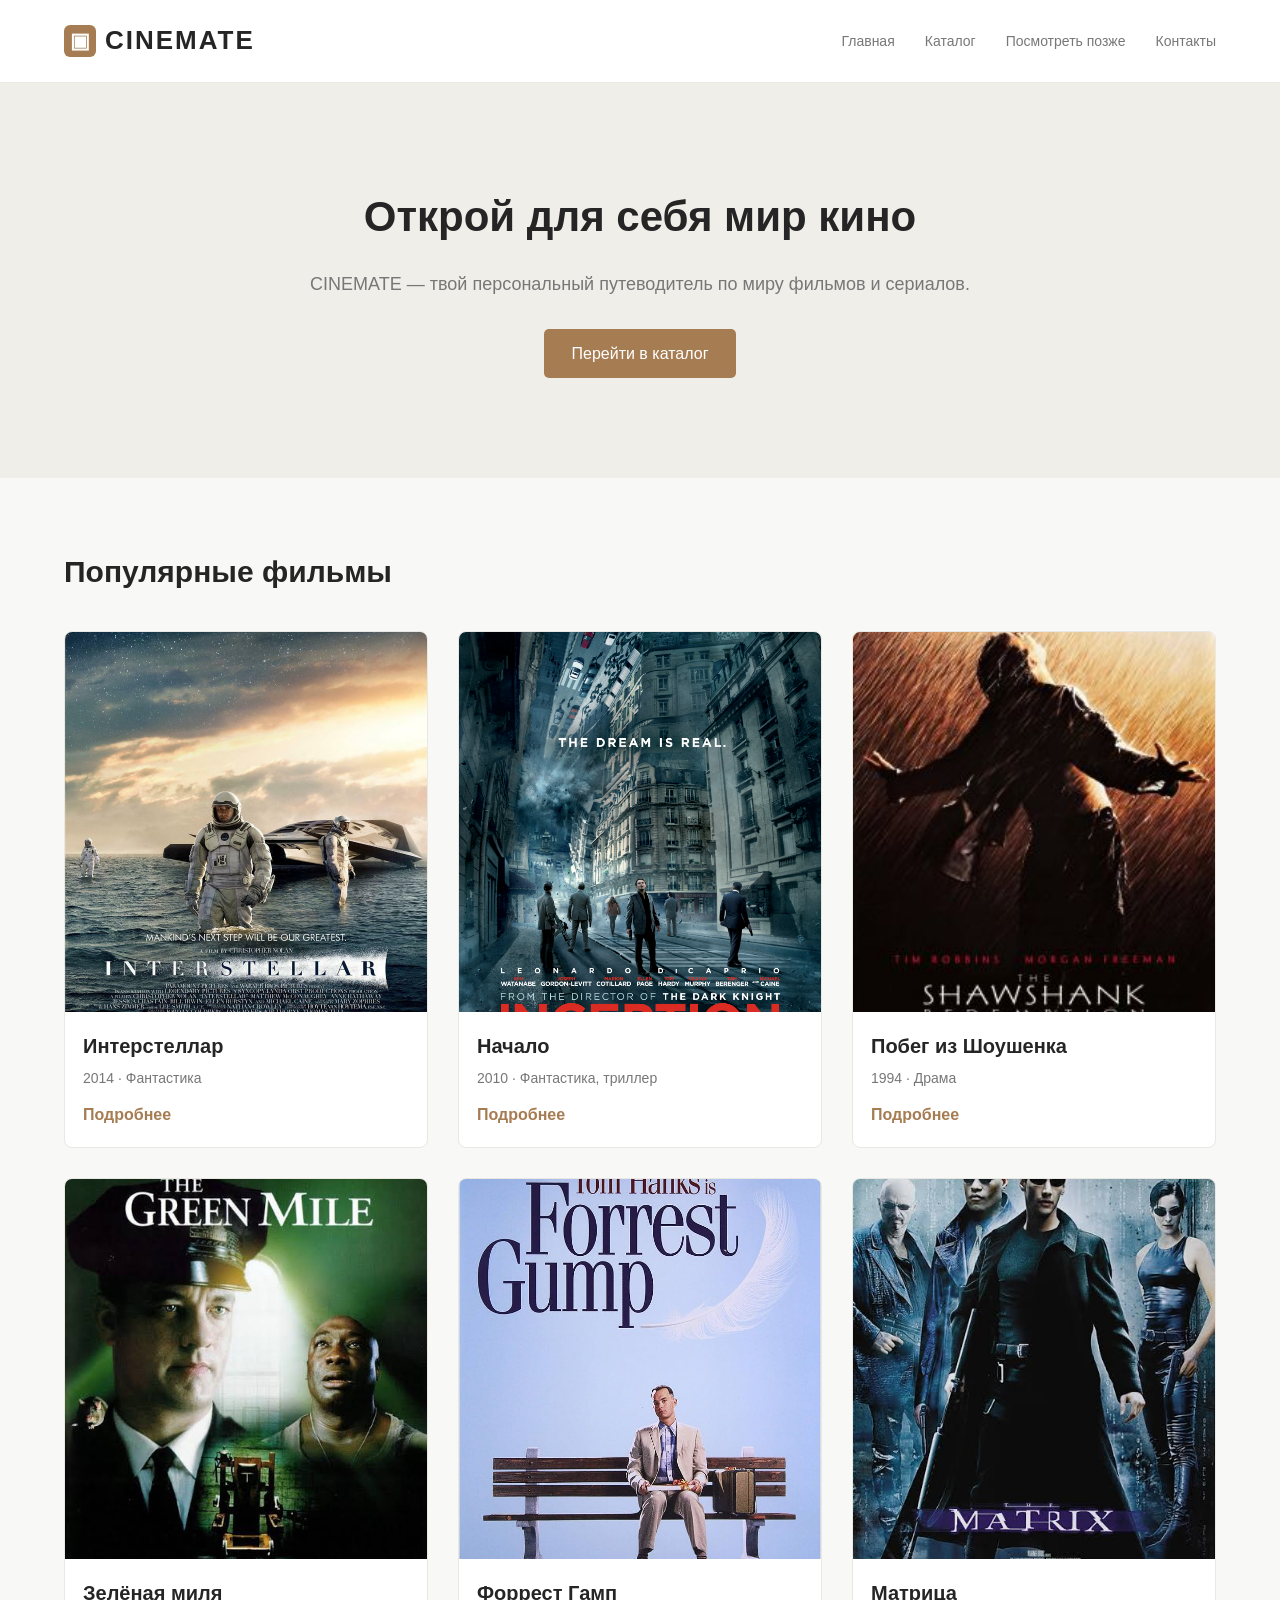
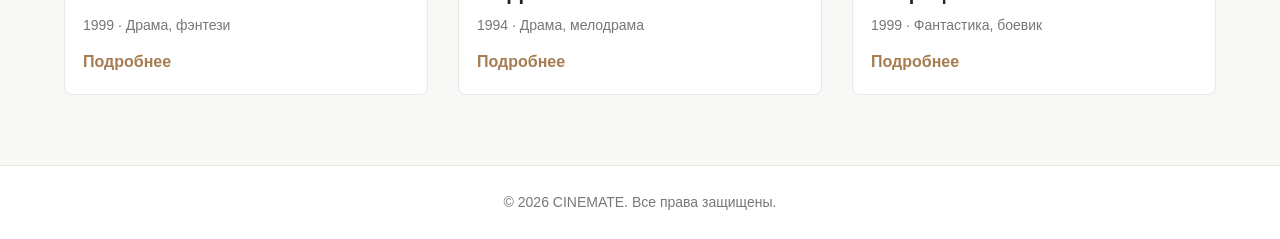
==== index.html @ 34283416 "Initial commit: CINEMATE PR1" ====
<!DOCTYPE html>
<html lang="ru">
<head>
    <meta charset="UTF-8">
    <meta name="viewport" content="width=device-width, initial-scale=1.0">

    <title>CINEMATE — мир кино</title>

    <link rel="stylesheet" href="css/style.css">
</head>

<body>

    <!-- Шапка сайта -->
    <header class="header">
        <div class="container">

           <a href="index.html" class="logo">
    <span class="logo-icon" aria-hidden="true">▣</span>
    <span>CINEMATE</span>
</a>

            <!-- Навигационное меню -->
            <nav class="navigation">
                <ul>
                    <li><a href="index.html">Главная</a></li>
                    <li><a href="catalog.html">Каталог</a></li>
                    <li><a href="watchlist.html">Посмотреть позже</a></li>
                    <li><a href="contacts.html">Контакты</a></li>
                </ul>
            </nav>

        </div>
    </header>

    <!-- Основное содержимое -->
    <main>

        <!-- Приветственный блок -->
        <section class="hero">
            <div class="container">
                <h1>Открой для себя мир кино</h1>

                <p>
                    CINEMATE — твой персональный путеводитель
                    по миру фильмов и сериалов.
                </p>

                <a href="catalog.html" class="button">
                    Перейти в каталог
                </a>
            </div>
        </section>

        <!-- Популярные фильмы -->
        <section class="popular">
            <div class="container">

                <h2>Популярные фильмы</h2>

                <div class="movie-list">

                    <!-- Карточка фильма № 1 -->
                    <article class="movie-card">
                        <img src="images/movies/interstellar.jpg"
                             alt="Постер фильма Интерстеллар">

                        <h3>Интерстеллар</h3>
                        <p>2014 · Фантастика</p>

                        <a href="movie.html">Подробнее</a>
                    </article>

                    <!-- Карточка фильма № 2 -->
                    <article class="movie-card">
                        <img src="images/movies/inception.jpg"
                             alt="Постер фильма Начало">

                        <h3>Начало</h3>
                        <p>2010 · Фантастика, триллер</p>

                        <a href="movie.html">Подробнее</a>
                    </article>

                    <!-- Карточка фильма № 3 -->
                    <article class="movie-card">
                        <img src="images/movies/shawshank.jpg"
                             alt="Постер фильма Побег из Шоушенка">

                        <h3>Побег из Шоушенка</h3>
                        <p>1994 · Драма</p>

                        <a href="movie.html">Подробнее</a>
                    </article>

<!-- Карточка фильма № 4 -->
<article class="movie-card">
    <img src="images/movies/green-mile.jpg"
         alt="Постер фильма Зелёная миля">

    <h3>Зелёная миля</h3>
    <p>1999 · Драма, фэнтези</p>

    <a href="movie.html">Подробнее</a>
</article>

<!-- Карточка фильма № 5 -->
<article class="movie-card">
    <img src="images/movies/forrest-gump.jpg"
         alt="Постер фильма Форрест Гамп">

    <h3>Форрест Гамп</h3>
    <p>1994 · Драма, мелодрама</p>

    <a href="movie.html">Подробнее</a>
</article>

<!-- Карточка фильма № 6 -->
<article class="movie-card">
    <img src="images/movies/matrix.jpg"
         alt="Постер фильма Матрица">

    <h3>Матрица</h3>
    <p>1999 · Фантастика, боевик</p>

    <a href="movie.html">Подробнее</a>
</article>


                </div>

            </div>
        </section>

    </main>

    <!-- Подвал сайта -->
    <footer class="footer">
        <div class="container">
            <p>© 2026 CINEMATE. Все права защищены.</p>
        </div>
    </footer>

</body>
</html>
---- css/style.css ----
/* =================================
   1. Основные настройки
================================= */

:root {
    --color-background: #F8F8F6;
    --color-white: #FFFFFF;
    --color-text: #252525;
    --color-secondary: #777777;
    --color-accent: #A67C52;
    --color-border: #EAE8E3;

    --container-width: 1200px;
}

* {
    margin: 0;
    padding: 0;
    box-sizing: border-box;
}

body {
    font-family: Arial, sans-serif;
    background-color: var(--color-background);
    color: var(--color-text);
    line-height: 1.6;
}

a {
    text-decoration: none;
    color: inherit;
}

.container {
    width: 90%;
    max-width: var(--container-width);
    margin: 0 auto;
}


/* =================================
   2. Шапка сайта
================================= */

.header {
    background-color: var(--color-white);
    border-bottom: 1px solid var(--color-border);
    padding: 20px 0;
}

.header .container {
    display: flex;
    justify-content: space-between;
    align-items: center;
}

.logo {
    display: flex;
    align-items: center;
    gap: 9px;
    font-size: 26px;
    font-weight: bold;
    letter-spacing: 2px;
    text-decoration: none;
}

.logo-icon {
    display: inline-flex;
    align-items: center;
    justify-content: center;
    width: 32px;
    height: 32px;
    background-color: var(--color-accent);
    color: var(--color-white);
    border-radius: 6px;
    font-size: 21px;
    letter-spacing: 0;
}
.navigation ul {
    display: flex;
    list-style: none;
    gap: 30px;
}

.navigation a {
    font-size: 14px;
    color: var(--color-secondary);
    transition: color 0.3s;
}

.navigation a:hover {
    color: var(--color-accent);
}


/* =================================
   3. Приветственный блок
================================= */

.hero {
    padding: 100px 0;
    text-align: center;
    background-color: #F0EEE9;
}

.hero h1 {
    font-size: 42px;
    margin-bottom: 20px;
}

.hero p {
    font-size: 18px;
    color: var(--color-secondary);
    margin-bottom: 30px;
}

.button {
    display: inline-block;
    background-color: var(--color-accent);
    color: var(--color-white);
    padding: 12px 28px;
    border-radius: 5px;
    transition: background-color 0.3s;
}

.button:hover {
    background-color: #86613E;
}


/* =================================
   4. Популярные фильмы
================================= */

.popular {
    padding: 70px 0;
}

.popular h2 {
    font-size: 30px;
    margin-bottom: 35px;
}

.movie-list {
    display: grid;
    grid-template-columns: repeat(3, 1fr);
    gap: 30px;
}

.movie-card {
    background-color: var(--color-white);
    border: 1px solid var(--color-border);
    border-radius: 8px;
    overflow: hidden;
    padding-bottom: 20px;
    transition: transform 0.3s;
}

.movie-card:hover {
    transform: translateY(-5px);
}

.movie-card img {
    width: 100%;
    height: 380px;
    object-fit: cover;
    display: block;
}

.movie-card h3 {
    font-size: 20px;
    margin: 18px 18px 5px;
}

.movie-card p {
    color: var(--color-secondary);
    font-size: 14px;
    margin: 0 18px 12px;
}

.movie-card a {
    display: inline-block;
    color: var(--color-accent);
    font-weight: bold;
    margin-left: 18px;
}


/* =================================
   5. Подвал сайта
================================= */

.footer {
    background-color: var(--color-white);
    border-top: 1px solid var(--color-border);
    padding: 25px 0;
    text-align: center;
}

.footer p {
    color: var(--color-secondary);
    font-size: 14px;
}


/* =================================
   6. Адаптация для мобильных устройств
================================= */

@media (max-width: 768px) {

    .header .container {
        flex-direction: column;
        gap: 15px;
    }

    .navigation ul {
        flex-wrap: wrap;
        justify-content: center;
        gap: 15px;
    }

    .hero {
        padding: 65px 0;
    }

    .hero h1 {
        font-size: 30px;
    }

    .movie-list {
        grid-template-columns: repeat(2, 1fr);
        gap: 15px;
    }

    .movie-card img {
        height: 260px;
    }
}

@media (max-width: 480px) {

    .movie-list {
        grid-template-columns: 1fr;
    }

    .movie-card img {
        height: 350px;
    }

    .hero h1 {
        font-size: 26px;
    }
}

/* =================================
   7. Каталог фильмов
================================= */

.catalog,
.watchlist,
.contacts,
.movie-details {
    padding: 60px 0;
}

.catalog h1,
.watchlist h1,
.contacts h1,
.movie-details h1 {
    font-size: 32px;
    margin-bottom: 15px;
}

.catalog > .container > p,
.watchlist > .container > p,
.contacts > .container > p {
    color: var(--color-secondary);
    margin-bottom: 35px;
}

/* =================================
   8. Страница отдельного фильма
================================= */

.movie-info {
    display: flex;
    align-items: flex-start;
    gap: 40px;
    margin: 30px 0;
}

.movie-info > img {
    width: 320px;
    max-height: 480px;
    object-fit: cover;
    border-radius: 8px;
}

.movie-description {
    flex: 1;
}

.movie-description p {
    margin-bottom: 12px;
}

.movie-description h2 {
    margin: 25px 0 12px;
}

.movie-description .button {
    border: none;
    cursor: pointer;
    font-size: 15px;
    margin-top: 20px;
}

.movie-details > .container > a {
    color: var(--color-accent);
}

/* =================================
   9. Список «Посмотреть позже»
================================= */

.watchlist-note {
    margin-top: 30px;
    font-size: 14px;
}

/* =================================
   10. Форма обратной связи
================================= */

.contact-form {
    max-width: 650px;
    margin-top: 35px;
}

.form-group {
    margin-bottom: 20px;
}

.form-group label {
    display: block;
    margin-bottom: 8px;
    font-weight: bold;
}

.form-group input,
.form-group textarea {
    width: 100%;
    padding: 12px;
    border: 1px solid var(--color-border);
    border-radius: 5px;
    font-family: inherit;
    font-size: 15px;
    background-color: var(--color-white);
}

.form-group textarea {
    resize: vertical;
}

.form-group input:focus,
.form-group textarea:focus {
    outline: 2px solid var(--color-accent);
    outline-offset: 1px;
}

.contact-form button {
    border: none;
    cursor: pointer;
    font-size: 15px;
}

/* =================================
   11. Адаптация дополнительных страниц
================================= */

@media (max-width: 768px) {
    .movie-info {
        flex-direction: column;
        gap: 25px;
    }

    .movie-info > img {
        width: 100%;
        max-width: 320px;
        max-height: none;
    }
}

@media (max-width: 480px) {
    .catalog h1,
    .watchlist h1,
    .contacts h1,
    .movie-details h1 {
        font-size: 26px;
    }

    .catalog,
    .watchlist,
    .contacts,
    .movie-details {
        padding: 40px 0;
    }
    .contact-info {
    grid-template-columns: 1fr;
}
    
}

/* =================================
   12. Элементы управления каталогом
================================= */

.catalog-controls {
    display: flex;
    flex-wrap: wrap;
    gap: 20px;
    margin: 30px 0;
    padding: 20px;
    background-color: var(--color-white);
    border: 1px solid var(--color-border);
    border-radius: 8px;
}

.filter-group {
    display: flex;
    flex-direction: column;
    gap: 7px;
}

.filter-group label {
    font-size: 14px;
    font-weight: bold;
    color: var(--color-text);
}

.filter-group select {
    min-width: 170px;
    padding: 10px 12px;
    font-size: 14px;
    color: var(--color-text);
    background-color: var(--color-background);
    border: 1px solid var(--color-border);
    border-radius: 5px;
    cursor: pointer;
}

.filter-group select:focus {
    outline: 2px solid var(--color-accent);
    outline-offset: 2px;
}

/* =================================
   13. Кнопка удаления из списка
================================= */

.remove-button {
    display: block;
    margin: 12px 18px 0;
    padding: 9px 14px;
    color: var(--color-secondary);
    background-color: transparent;
    border: 1px solid var(--color-border);
    border-radius: 5px;
    font-size: 13px;
    cursor: pointer;
    transition: all 0.3s;
}

.remove-button:hover {
    color: var(--color-white);
    background-color: #A65C5C;
    border-color: #A65C5C;
}

.remove-button:focus {
    outline: 2px solid var(--color-accent);
    outline-offset: 3px;
}

/* =================================
   14. Контактная информация
================================= */

.contact-info {
    display: grid;
    grid-template-columns: repeat(2, 1fr);
    gap: 20px;
    margin-top: 30px;
}

.contact-item {
    padding: 20px;
    background-color: var(--color-white);
    border: 1px solid var(--color-border);
    border-radius: 8px;
}

.contact-item h2 {
    margin-bottom: 8px;
    font-size: 18px;
}

.contact-item p {
    color: var(--color-secondary);
}

.contact-slogan {
    grid-column: 1 / -1;
    padding: 20px;
    background-color: #F0EEE9;
    border-radius: 8px;
    text-align: center;
    font-style: italic;
}
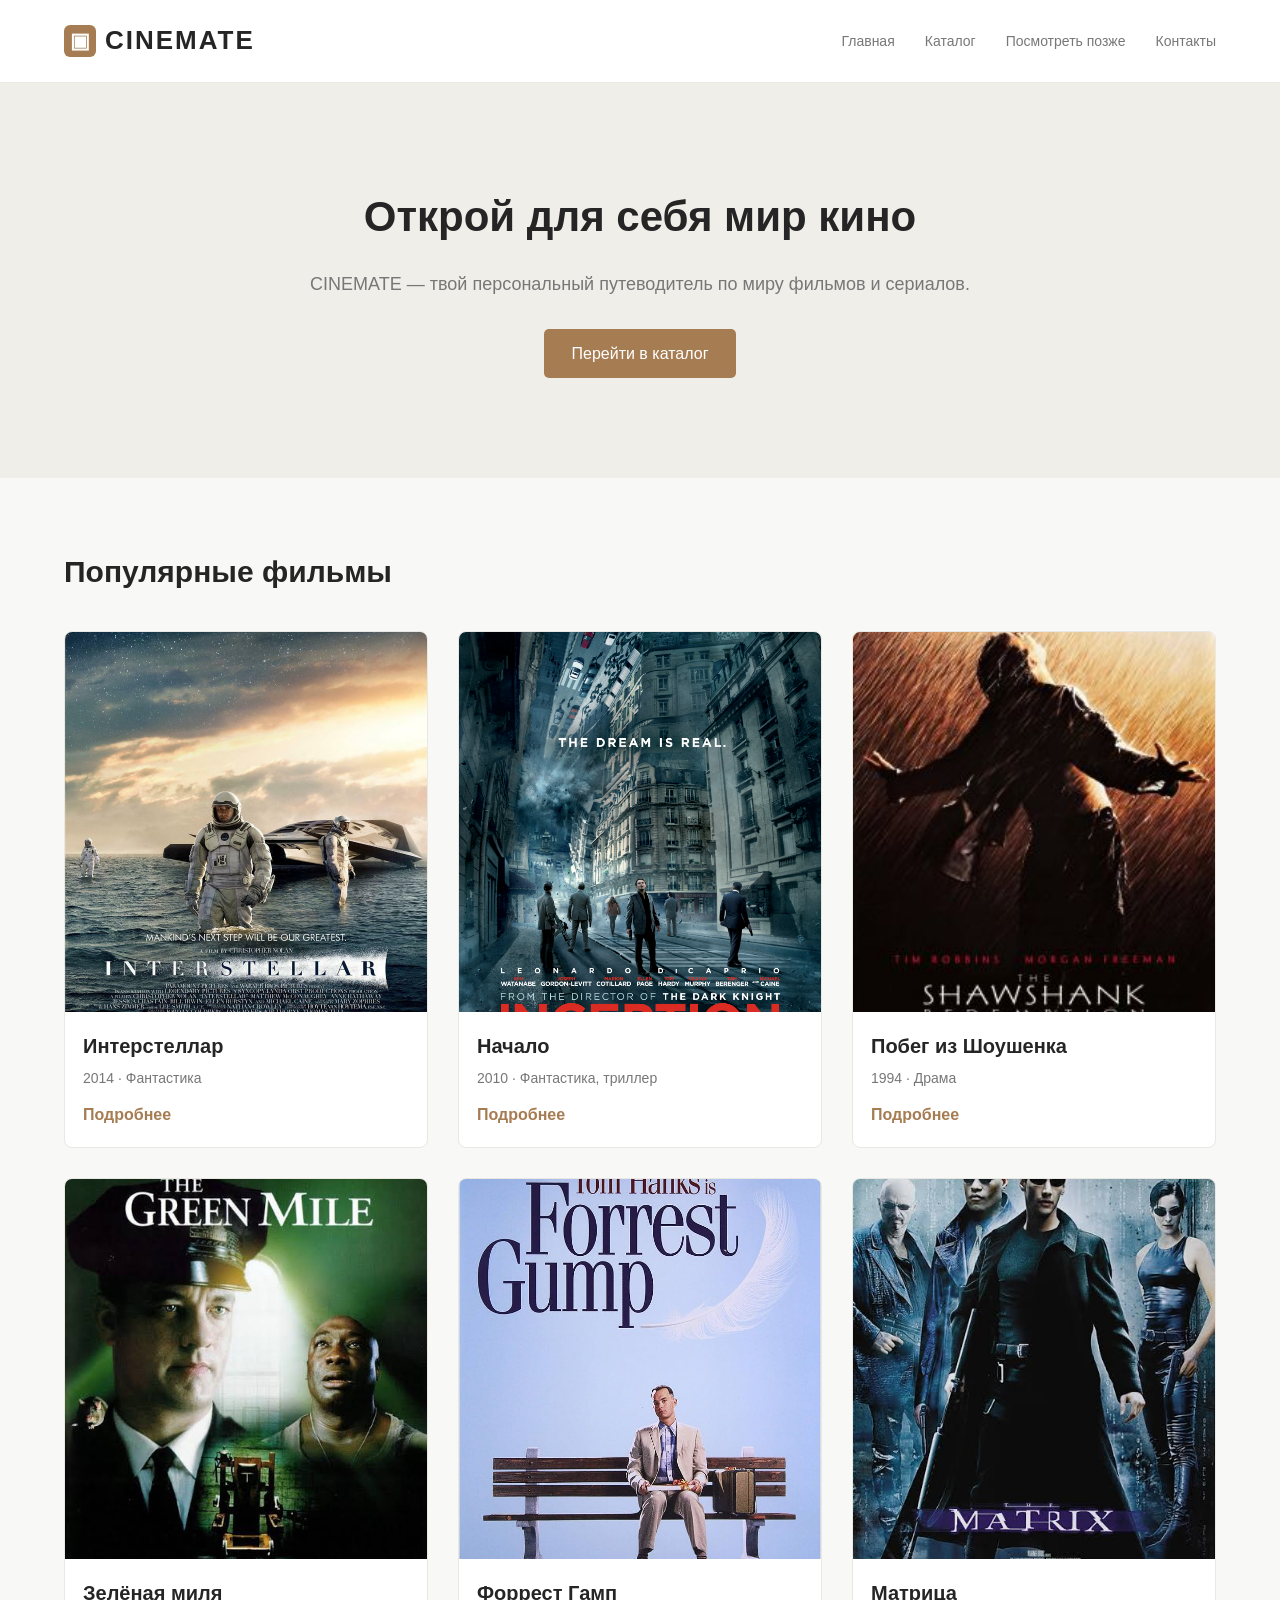
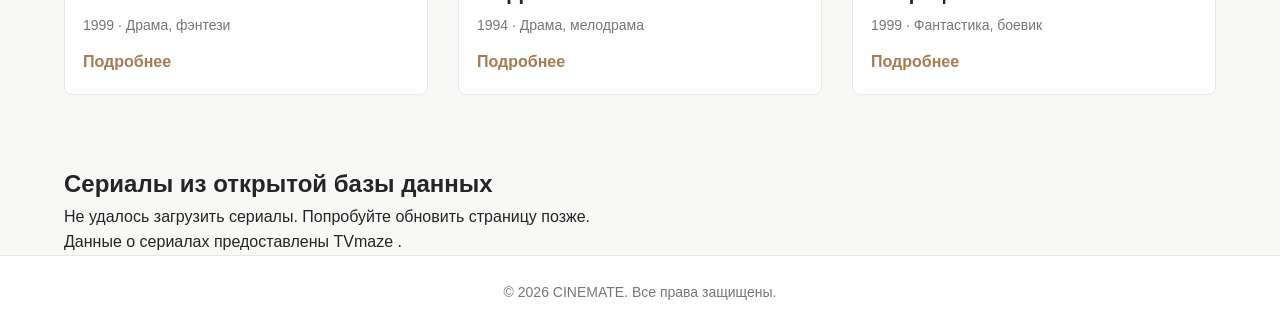
==== commit 9a4c32c7: "Complete forms and integrate TVmaze API" ====
--- a/index.html
+++ b/index.html
@@ -8,6 +8,7 @@
     <title>CINEMATE — мир кино</title>
 
     <link rel="stylesheet" href="css/style.css">
+    <script src="js/api.js" defer></script>
 </head>
 
 <body>
@@ -94,44 +95,82 @@
                         <a href="movie.html">Подробнее</a>
                     </article>
 
-<!-- Карточка фильма № 4 -->
-<article class="movie-card">
-    <img src="images/movies/green-mile.jpg"
-         alt="Постер фильма Зелёная миля">
+                    <!-- Карточка фильма № 4 -->
+                    <article class="movie-card">
+                        <img src="images/movies/green-mile.jpg"
+                            alt="Постер фильма Зелёная миля">
 
-    <h3>Зелёная миля</h3>
-    <p>1999 · Драма, фэнтези</p>
+                        <h3>Зелёная миля</h3>
+                        <p>1999 · Драма, фэнтези</p>
 
-    <a href="movie.html">Подробнее</a>
-</article>
+                        <a href="movie.html">Подробнее</a>
+                    </article>
 
-<!-- Карточка фильма № 5 -->
-<article class="movie-card">
-    <img src="images/movies/forrest-gump.jpg"
-         alt="Постер фильма Форрест Гамп">
+                    <!-- Карточка фильма № 5 -->
+                    <article class="movie-card">
+                        <img src="images/movies/forrest-gump.jpg"
+                            alt="Постер фильма Форрест Гамп">
 
-    <h3>Форрест Гамп</h3>
-    <p>1994 · Драма, мелодрама</p>
+                        <h3>Форрест Гамп</h3>
+                        <p>1994 · Драма, мелодрама</p>
 
-    <a href="movie.html">Подробнее</a>
-</article>
+                        <a href="movie.html">Подробнее</a>
+                    </article>
 
-<!-- Карточка фильма № 6 -->
-<article class="movie-card">
-    <img src="images/movies/matrix.jpg"
-         alt="Постер фильма Матрица">
+                    <!-- Карточка фильма № 6 -->
+                    <article class="movie-card">
+                        <img src="images/movies/matrix.jpg"
+                            alt="Постер фильма Матрица">
 
-    <h3>Матрица</h3>
-    <p>1999 · Фантастика, боевик</p>
+                        <h3>Матрица</h3>
+                        <p>1999 · Фантастика, боевик</p>
 
-    <a href="movie.html">Подробнее</a>
-</article>
+                        <a href="movie.html">Подробнее</a>
+                    </article>
 
 
-                </div>
+                                    </div>
 
-            </div>
-        </section>
+                                </div>
+                            </section>
+                            <!-- Динамическая подборка сериалов из TVmaze API -->
+                        <section class="api-shows">
+                            <div class="container">
+
+                                <h2>Сериалы из открытой базы данных</h2>
+
+                                <!-- Сообщение о загрузке -->
+                                <p id="api-loading" role="status">
+                                    Загружаем подборку сериалов...
+                                </p>
+
+                                <!-- Контейнер для карточек из API -->
+                                <div
+                                    class="movie-list"
+                                    id="api-show-list"
+                                    aria-live="polite"
+                                    aria-busy="true"
+                                >
+                                </div>
+
+                                <!-- Сообщение об ошибке -->
+                                <p id="api-error" role="alert" hidden>
+                                    Не удалось загрузить сериалы.
+                                    Попробуйте обновить страницу позже.
+                                </p>
+
+                                <!-- Источник данных -->
+                                <p class="api-credit">
+                                    Данные о сериалах предоставлены
+                                    <a href="https://www.tvmaze.com/"
+                                    target="_blank"
+                                    rel="noopener noreferrer">
+                                        TVmaze
+                                    </a>.
+                                </p>
+
+                            </div>
+                        </section>
 
     </main>
 
--- a/css/style.css
+++ b/css/style.css
@@ -518,4 +518,95 @@
     border-radius: 8px;
     text-align: center;
     font-style: italic;
+}
+/* Поле поиска в каталоге */
+#catalog-search {
+    width: 100%;
+    padding: 12px 14px;
+    border: 1px solid var(--color-border);
+    border-radius: 8px;
+    background-color: var(--color-white);
+    color: var(--color-text);
+    font: inherit;
+    box-sizing: border-box;
+}
+
+/* Подсказка внутри поля */
+#catalog-search::placeholder {
+    color: var(--color-secondary);
+}
+
+/* Выделение поля при клавиатурном фокусе */
+#catalog-search:focus-visible {
+    outline: 2px solid var(--color-accent);
+    outline-offset: 2px;
+}
+/* Скрытие карточек, не соответствующих поиску */
+.movie-card.is-hidden {
+    display: none;
+}
+/* Форма пользовательской оценки */
+.rating-form {
+    margin-top: 24px;
+}
+
+/* Заголовок формы */
+.rating-form fieldset {
+    border: none;
+    padding: 0;
+    margin: 0 0 16px;
+}
+
+.rating-form legend {
+    font-weight: 600;
+    margin-bottom: 12px;
+}
+
+/* Варианты оценки */
+.rating-options {
+    display: flex;
+    align-items: center;
+    gap: 8px;
+    flex-wrap: wrap;
+}
+
+/* Скрываем стандартные переключатели */
+.rating-options input {
+    position: absolute;
+    opacity: 0;
+    width: 1px;
+    height: 1px;
+}
+
+/* Оформляем звёзды */
+.rating-options label {
+    cursor: pointer;
+    font-size: 20px;
+    letter-spacing: 2px;
+    padding: 8px;
+    border-radius: 6px;
+    color: #999999;
+    transition: color 0.2s ease;
+}
+
+/* Наведение */
+.rating-options label:hover {
+    color: #d5a43a;
+}
+
+/* Выбранная оценка */
+.rating-options input:checked + label {
+    color: #d5a43a;
+}
+
+/* Клавиатурный фокус */
+.rating-options input:focus-visible + label {
+    outline: 2px solid currentColor;
+    outline-offset: 3px;
+}
+
+/* Сообщение после оценки */
+#rating-message {
+    margin-top: 12px;
+    font-size: 14px;
 }
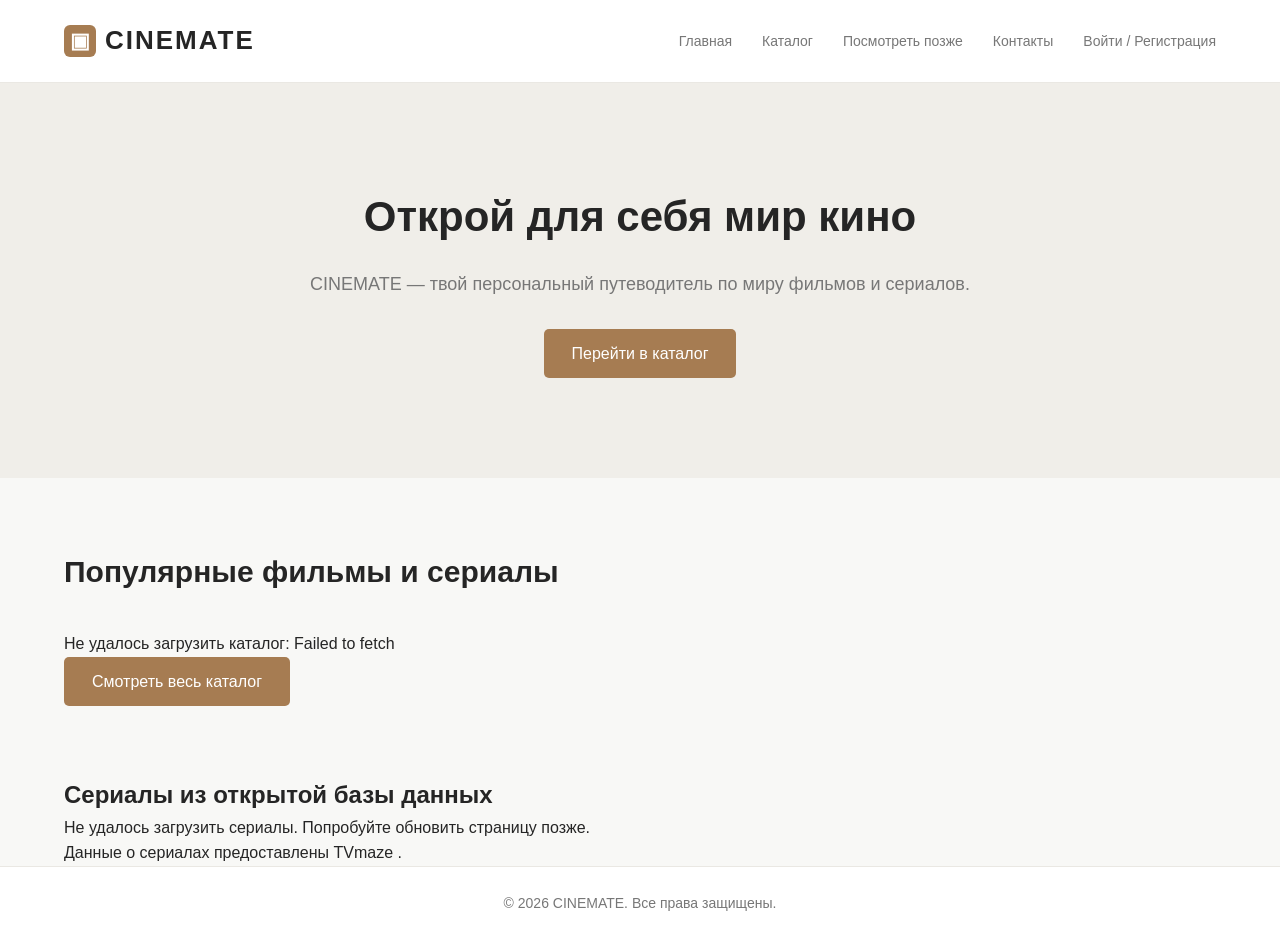
==== commit b84471bc: "Complete PR3: integrate frontend with backend API" ====
--- a/index.html
+++ b/index.html
@@ -8,6 +8,8 @@
     <title>CINEMATE — мир кино</title>
 
     <link rel="stylesheet" href="css/style.css">
+    <script src="js/backend.js" defer></script>
+    <script src="js/home.js" defer></script>
     <script src="js/api.js" defer></script>
 </head>
 
@@ -29,6 +31,7 @@
                     <li><a href="catalog.html">Каталог</a></li>
                     <li><a href="watchlist.html">Посмотреть позже</a></li>
                     <li><a href="contacts.html">Контакты</a></li>
+                    <li><a href="auth.html">Войти / Регистрация</a></li>
                 </ul>
             </nav>
 
@@ -54,85 +57,27 @@
             </div>
         </section>
 
-        <!-- Популярные фильмы -->
+        
+        <!-- Популярные фильмы из собственной базы данных -->
         <section class="popular">
             <div class="container">
 
-                <h2>Популярные фильмы</h2>
+                <h2>Популярные фильмы и сериалы</h2>
 
-                <div class="movie-list">
+                <p id="home-catalog-message" role="status">
+                    Загружаем каталог...
+                </p>
 
-                    <!-- Карточка фильма № 1 -->
-                    <article class="movie-card">
-                        <img src="images/movies/interstellar.jpg"
-                             alt="Постер фильма Интерстеллар">
+                <div class="movie-list" id="home-movie-list">
+                </div>
 
-                        <h3>Интерстеллар</h3>
-                        <p>2014 · Фантастика</p>
+                <a href="catalog.html" class="button">
+                    Смотреть весь каталог
+                </a>
 
-                        <a href="movie.html">Подробнее</a>
-                    </article>
+            </div>
+        </section>
 
-                    <!-- Карточка фильма № 2 -->
-                    <article class="movie-card">
-                        <img src="images/movies/inception.jpg"
-                             alt="Постер фильма Начало">
-
-                        <h3>Начало</h3>
-                        <p>2010 · Фантастика, триллер</p>
-
-                        <a href="movie.html">Подробнее</a>
-                    </article>
-
-                    <!-- Карточка фильма № 3 -->
-                    <article class="movie-card">
-                        <img src="images/movies/shawshank.jpg"
-                             alt="Постер фильма Побег из Шоушенка">
-
-                        <h3>Побег из Шоушенка</h3>
-                        <p>1994 · Драма</p>
-
-                        <a href="movie.html">Подробнее</a>
-                    </article>
-
-                    <!-- Карточка фильма № 4 -->
-                    <article class="movie-card">
-                        <img src="images/movies/green-mile.jpg"
-                            alt="Постер фильма Зелёная миля">
-
-                        <h3>Зелёная миля</h3>
-                        <p>1999 · Драма, фэнтези</p>
-
-                        <a href="movie.html">Подробнее</a>
-                    </article>
-
-                    <!-- Карточка фильма № 5 -->
-                    <article class="movie-card">
-                        <img src="images/movies/forrest-gump.jpg"
-                            alt="Постер фильма Форрест Гамп">
-
-                        <h3>Форрест Гамп</h3>
-                        <p>1994 · Драма, мелодрама</p>
-
-                        <a href="movie.html">Подробнее</a>
-                    </article>
-
-                    <!-- Карточка фильма № 6 -->
-                    <article class="movie-card">
-                        <img src="images/movies/matrix.jpg"
-                            alt="Постер фильма Матрица">
-
-                        <h3>Матрица</h3>
-                        <p>1999 · Фантастика, боевик</p>
-
-                        <a href="movie.html">Подробнее</a>
-                    </article>
-
-
-                                    </div>
-
-                                </div>
-                            </section>
                             <!-- Динамическая подборка сериалов из TVmaze API -->
                         <section class="api-shows">
                             <div class="container">
--- a/css/style.css
+++ b/css/style.css
@@ -609,4 +609,114 @@
 #rating-message {
     margin-top: 12px;
     font-size: 14px;
-}+}
+/* Постер-заглушка для фильмов без изображения */
+.poster-placeholder {
+    width: 100%;
+    height: 380px;
+    display: flex;
+    align-items: center;
+    justify-content: center;
+    background-color: #F0EEE9;
+    color: var(--color-secondary);
+    font-size: 15px;
+    text-align: center;
+}
+
+/* Кнопка добавления в список просмотра */
+.add-to-watchlist {
+    display: block;
+    margin: 12px 18px 0;
+    padding: 10px 14px;
+    color: var(--color-white);
+    background-color: var(--color-accent);
+    border: none;
+    border-radius: 5px;
+    font-size: 13px;
+    cursor: pointer;
+    transition: background-color 0.3s;
+}
+
+.add-to-watchlist:hover {
+    background-color: #86613E;
+}
+
+.add-to-watchlist:disabled {
+    opacity: 0.65;
+    cursor: default;
+}
+
+/* Сообщения каталога */
+.catalog-message,
+.catalog-empty {
+    margin: 15px 0;
+    color: var(--color-secondary);
+}
+
+@media (max-width: 768px) {
+    .poster-placeholder {
+        height: 260px;
+    }
+}
+
+@media (max-width: 480px) {
+    .poster-placeholder {
+        height: 350px;
+    }
+}
+
+/* Страница авторизации */
+.auth-container {
+    max-width: 600px;
+    margin: 40px auto;
+    padding: 20px;
+}
+
+.auth-container h1 {
+    text-align: center;
+    margin-bottom: 30px;
+}
+
+.auth-section {
+    background-color: var(--color-white);
+    padding: 25px;
+    margin-bottom: 25px;
+    border-radius: 8px;
+    box-shadow: 0 2px 8px rgba(0, 0, 0, 0.06);
+}
+
+.auth-section h2 {
+    margin-bottom: 20px;
+}
+
+.auth-section form {
+    display: flex;
+    flex-direction: column;
+    gap: 12px;
+}
+
+.auth-section input {
+    padding: 12px;
+    border: 1px solid #D8D5CF;
+    border-radius: 5px;
+    font-size: 15px;
+}
+
+.auth-section button {
+    padding: 12px;
+    color: var(--color-white);
+    background-color: var(--color-accent);
+    border: none;
+    border-radius: 5px;
+    font-size: 15px;
+    cursor: pointer;
+}
+
+.auth-section button:hover {
+    background-color: #86613E;
+}
+
+.auth-section p {
+    color: var(--color-secondary);
+    margin-top: 5px;
+}
